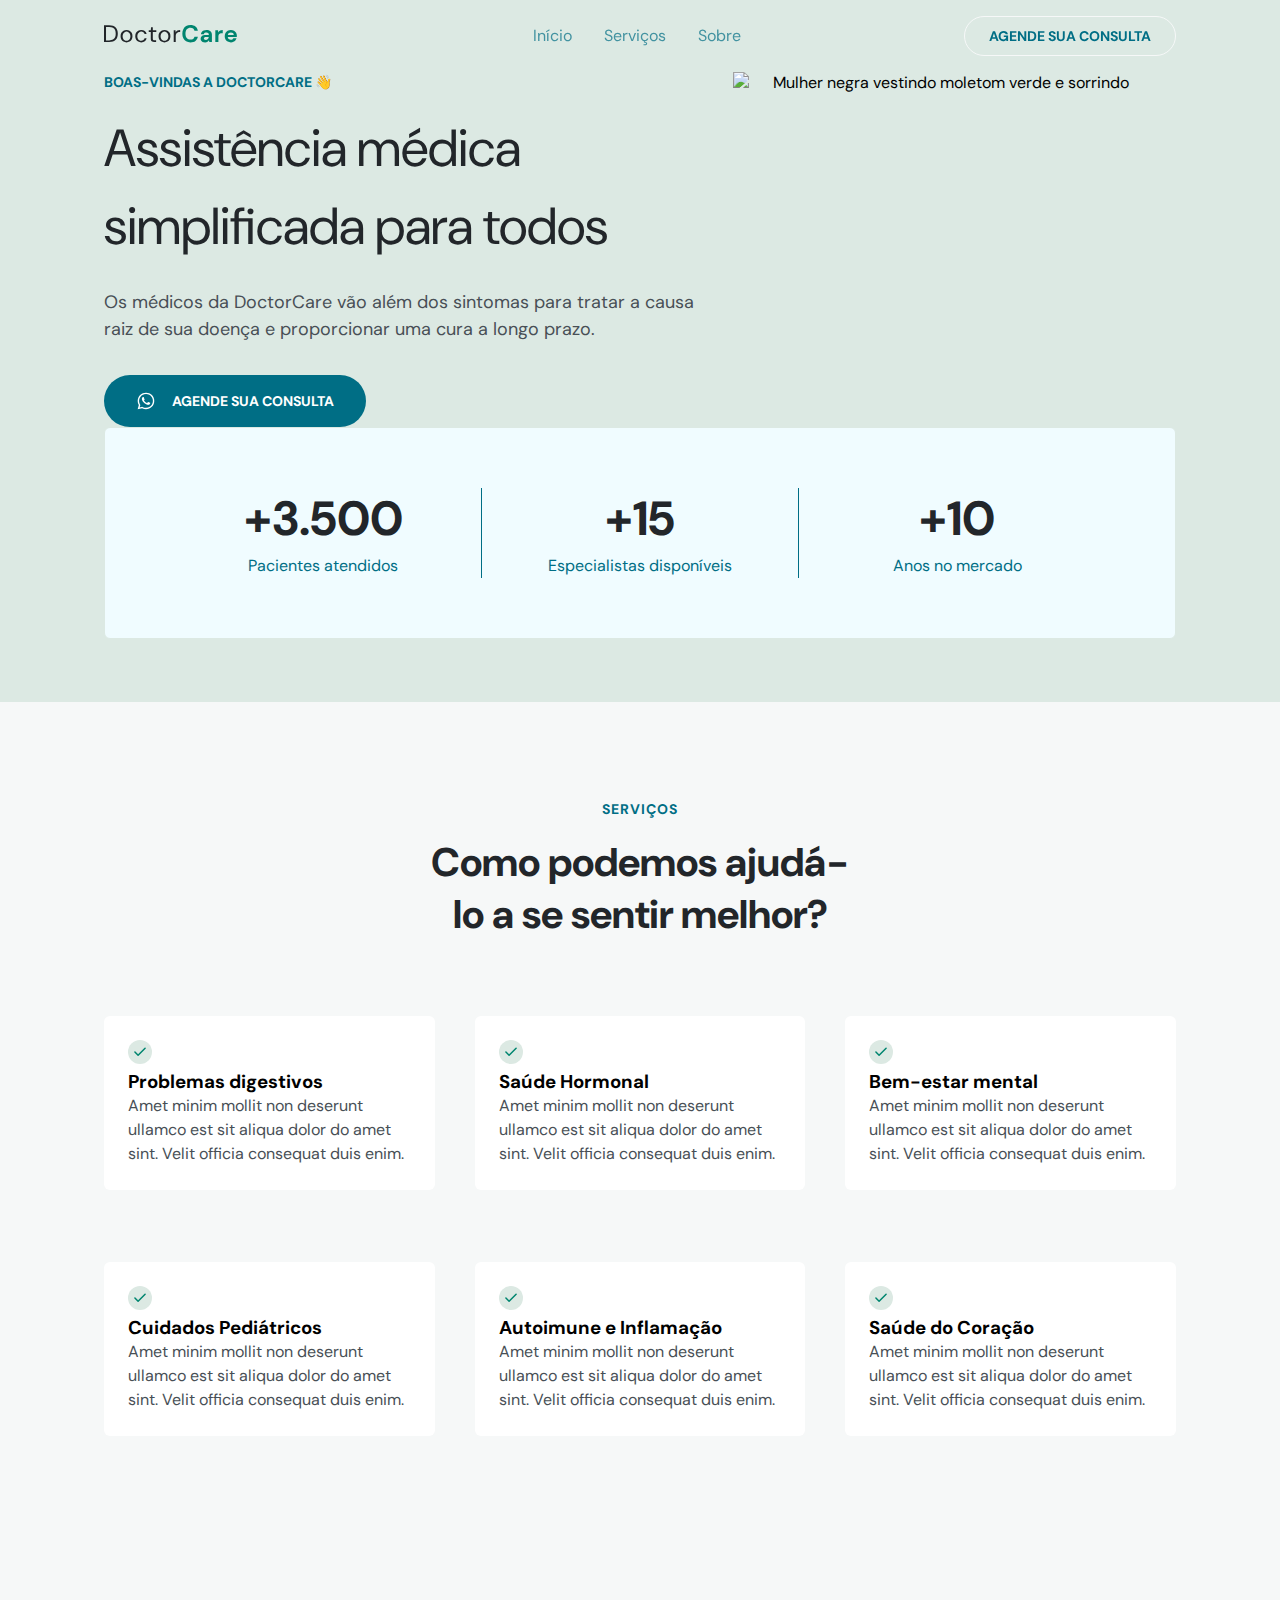
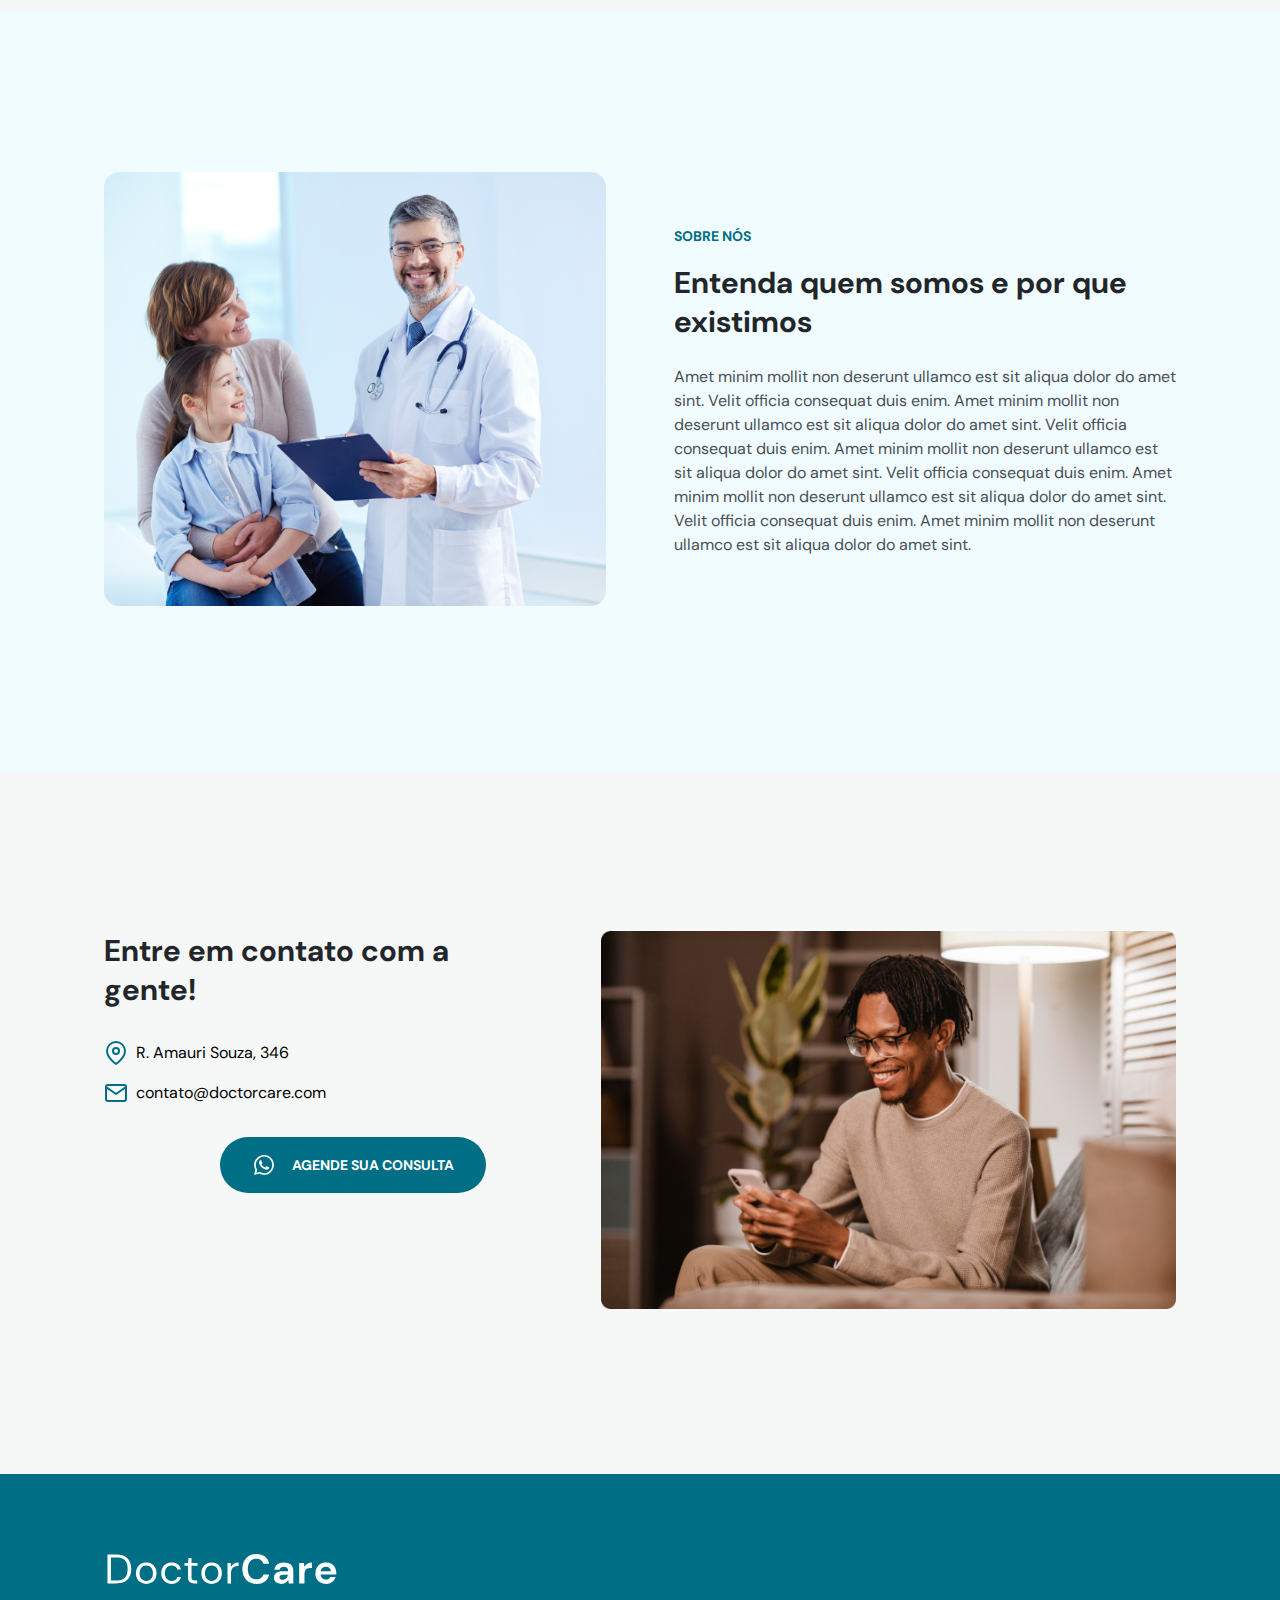
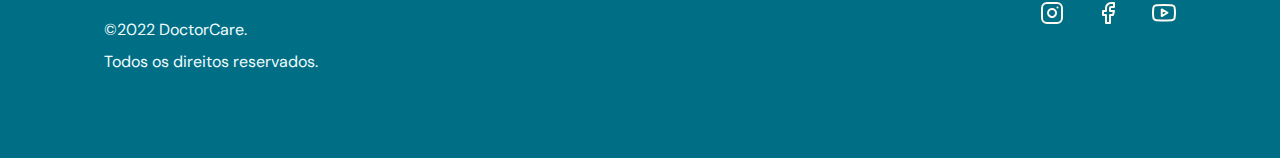
==== index.html @ 93e3f4a7 "Adjust files" ====
<!DOCTYPE html>
<html lang="pt-BR">
  <head>
    <meta charset="UTF-8" />
    <meta http-equiv="X-UA-Compatible" content="IE=edge" />
    <meta name="viewport" content="width=device-width, initial-scale=1.0" />
    <title>DoctorCare</title>
    <link rel="stylesheet" href="./styles.css" />
    <link rel="preconnect" href="https://fonts.googleapis.com" />
    <link rel="preconnect" href="https://fonts.gstatic.com" crossorigin />
    <link
      href="https://fonts.googleapis.com/css2?family=DM+Sans:wght@400;700&display=swap"
      rel="stylesheet"
    />
  </head>
  <body>
    <nav id="navigation" class="">
      <div class="wrapper">
        <a class="logo" href="#home">
          <svg
            width="133"
            height="18"
            viewBox="0 0 133 18"
            fill="none"
            xmlns="http://www.w3.org/2000/svg"
          >
            <path
              d="M0 17.088V0.287999H5.16C8.12 0.287999 10.296 1.04 11.688 2.544C13.096 4.048 13.8 6.112 13.8 8.736C13.8 11.312 13.096 13.352 11.688 14.856C10.296 16.344 8.12 17.088 5.16 17.088H0ZM2.016 15.408H5.112C6.744 15.408 8.04 15.144 9 14.616C9.976 14.072 10.672 13.304 11.088 12.312C11.504 11.304 11.712 10.112 11.712 8.736C11.712 7.328 11.504 6.12 11.088 5.112C10.672 4.104 9.976 3.328 9 2.784C8.04 2.24 6.744 1.968 5.112 1.968H2.016V15.408Z"
              fill="#212529"
            />
            <path
              d="M22.4949 17.376C21.3749 17.376 20.3669 17.12 19.4709 16.608C18.5749 16.096 17.8629 15.376 17.3349 14.448C16.8229 13.504 16.5669 12.4 16.5669 11.136C16.5669 9.872 16.8309 8.776 17.3589 7.848C17.8869 6.904 18.5989 6.176 19.4949 5.664C20.4069 5.152 21.4229 4.896 22.5429 4.896C23.6629 4.896 24.6709 5.152 25.5669 5.664C26.4629 6.176 27.1669 6.904 27.6789 7.848C28.2069 8.776 28.4709 9.872 28.4709 11.136C28.4709 12.4 28.2069 13.504 27.6789 14.448C27.1509 15.376 26.4309 16.096 25.5189 16.608C24.6229 17.12 23.6149 17.376 22.4949 17.376ZM22.4949 15.648C23.1829 15.648 23.8229 15.48 24.4149 15.144C25.0069 14.808 25.4869 14.304 25.8549 13.632C26.2229 12.96 26.4069 12.128 26.4069 11.136C26.4069 10.144 26.2229 9.312 25.8549 8.64C25.5029 7.968 25.0309 7.464 24.4389 7.128C23.8469 6.792 23.2149 6.624 22.5429 6.624C21.8549 6.624 21.2149 6.792 20.6229 7.128C20.0309 7.464 19.5509 7.968 19.1829 8.64C18.8149 9.312 18.6309 10.144 18.6309 11.136C18.6309 12.128 18.8149 12.96 19.1829 13.632C19.5509 14.304 20.0229 14.808 20.5989 15.144C21.1909 15.48 21.8229 15.648 22.4949 15.648Z"
              fill="#212529"
            />
            <path
              d="M37.2261 17.376C36.0901 17.376 35.0661 17.12 34.1541 16.608C33.2581 16.08 32.5461 15.352 32.0181 14.424C31.5061 13.48 31.2501 12.384 31.2501 11.136C31.2501 9.888 31.5061 8.8 32.0181 7.872C32.5461 6.928 33.2581 6.2 34.1541 5.688C35.0661 5.16 36.0901 4.896 37.2261 4.896C38.6341 4.896 39.8181 5.264 40.7781 6C41.7541 6.736 42.3701 7.72 42.6261 8.952H40.5621C40.4021 8.216 40.0101 7.648 39.3861 7.248C38.7621 6.832 38.0341 6.624 37.2021 6.624C36.5301 6.624 35.8981 6.792 35.3061 7.128C34.7141 7.464 34.2341 7.968 33.8661 8.64C33.4981 9.312 33.3141 10.144 33.3141 11.136C33.3141 12.128 33.4981 12.96 33.8661 13.632C34.2341 14.304 34.7141 14.816 35.3061 15.168C35.8981 15.504 36.5301 15.672 37.2021 15.672C38.0341 15.672 38.7621 15.472 39.3861 15.072C40.0101 14.656 40.4021 14.072 40.5621 13.32H42.6261C42.3861 14.52 41.7781 15.496 40.8021 16.248C39.8261 17 38.6341 17.376 37.2261 17.376Z"
              fill="#212529"
            />
            <path
              d="M50.2974 17.088C49.2094 17.088 48.3534 16.824 47.7294 16.296C47.1054 15.768 46.7934 14.816 46.7934 13.44V6.888H44.7294V5.184H46.7934L47.0574 2.328H48.8094V5.184H52.3134V6.888H48.8094V13.44C48.8094 14.192 48.9614 14.704 49.2654 14.976C49.5694 15.232 50.1054 15.36 50.8734 15.36H52.1214V17.088H50.2974Z"
              fill="#212529"
            />
            <path
              d="M60.4506 17.376C59.3306 17.376 58.3226 17.12 57.4266 16.608C56.5306 16.096 55.8186 15.376 55.2906 14.448C54.7786 13.504 54.5226 12.4 54.5226 11.136C54.5226 9.872 54.7866 8.776 55.3146 7.848C55.8426 6.904 56.5546 6.176 57.4506 5.664C58.3626 5.152 59.3786 4.896 60.4986 4.896C61.6186 4.896 62.6266 5.152 63.5226 5.664C64.4186 6.176 65.1226 6.904 65.6346 7.848C66.1626 8.776 66.4266 9.872 66.4266 11.136C66.4266 12.4 66.1626 13.504 65.6346 14.448C65.1066 15.376 64.3866 16.096 63.4746 16.608C62.5786 17.12 61.5706 17.376 60.4506 17.376ZM60.4506 15.648C61.1386 15.648 61.7786 15.48 62.3706 15.144C62.9626 14.808 63.4426 14.304 63.8106 13.632C64.1786 12.96 64.3626 12.128 64.3626 11.136C64.3626 10.144 64.1786 9.312 63.8106 8.64C63.4586 7.968 62.9866 7.464 62.3946 7.128C61.8026 6.792 61.1706 6.624 60.4986 6.624C59.8106 6.624 59.1706 6.792 58.5786 7.128C57.9866 7.464 57.5066 7.968 57.1386 8.64C56.7706 9.312 56.5866 10.144 56.5866 11.136C56.5866 12.128 56.7706 12.96 57.1386 13.632C57.5066 14.304 57.9786 14.808 58.5546 15.144C59.1466 15.48 59.7786 15.648 60.4506 15.648Z"
              fill="#212529"
            />
            <path
              d="M69.7097 17.088V5.184H71.5337L71.7017 7.464C72.0697 6.68 72.6297 6.056 73.3817 5.592C74.1337 5.128 75.0617 4.896 76.1657 4.896V7.008H75.6137C74.9097 7.008 74.2617 7.136 73.6697 7.392C73.0777 7.632 72.6057 8.048 72.2537 8.64C71.9017 9.232 71.7257 10.048 71.7257 11.088V17.088H69.7097Z"
              fill="#212529"
            />
            <path
              d="M86.4924 17.376C84.7964 17.376 83.3404 17.016 82.1244 16.296C80.9084 15.56 79.9724 14.544 79.3164 13.248C78.6604 11.936 78.3324 10.424 78.3324 8.712C78.3324 7 78.6604 5.488 79.3164 4.176C79.9724 2.864 80.9084 1.84 82.1244 1.104C83.3404 0.368 84.7964 0 86.4924 0C88.5084 0 90.1564 0.504 91.4364 1.512C92.7324 2.504 93.5404 3.904 93.8604 5.712H90.4764C90.2684 4.8 89.8204 4.088 89.1324 3.576C88.4604 3.048 87.5644 2.784 86.4444 2.784C84.8924 2.784 83.6764 3.312 82.7964 4.368C81.9164 5.424 81.4764 6.872 81.4764 8.712C81.4764 10.552 81.9164 12 82.7964 13.056C83.6764 14.096 84.8924 14.616 86.4444 14.616C87.5644 14.616 88.4604 14.376 89.1324 13.896C89.8204 13.4 90.2684 12.72 90.4764 11.856H93.8604C93.5404 13.584 92.7324 14.936 91.4364 15.912C90.1564 16.888 88.5084 17.376 86.4924 17.376Z"
              fill="#00856F"
            />
            <path
              d="M101.092 17.376C100.068 17.376 99.2278 17.216 98.5718 16.896C97.9158 16.56 97.4277 16.12 97.1077 15.576C96.7878 15.032 96.6278 14.432 96.6278 13.776C96.6278 12.672 97.0598 11.776 97.9238 11.088C98.7878 10.4 100.084 10.056 101.812 10.056H104.836V9.768C104.836 8.952 104.604 8.352 104.14 7.968C103.676 7.584 103.1 7.392 102.412 7.392C101.788 7.392 101.244 7.544 100.78 7.848C100.316 8.136 100.028 8.568 99.9157 9.144H96.9157C96.9958 8.28 97.2837 7.528 97.7797 6.888C98.2917 6.248 98.9477 5.76 99.7477 5.424C100.548 5.072 101.444 4.896 102.436 4.896C104.132 4.896 105.468 5.32 106.444 6.168C107.42 7.016 107.908 8.216 107.908 9.768V17.088H105.292L105.004 15.168C104.652 15.808 104.156 16.336 103.516 16.752C102.892 17.168 102.084 17.376 101.092 17.376ZM101.788 14.976C102.668 14.976 103.348 14.688 103.828 14.112C104.324 13.536 104.636 12.824 104.764 11.976H102.148C101.332 11.976 100.748 12.128 100.396 12.432C100.044 12.72 99.8678 13.08 99.8678 13.512C99.8678 13.976 100.044 14.336 100.396 14.592C100.748 14.848 101.212 14.976 101.788 14.976Z"
              fill="#00856F"
            />
            <path
              d="M111.319 17.088V5.184H114.055L114.343 7.416C114.775 6.648 115.359 6.04 116.095 5.592C116.847 5.128 117.727 4.896 118.735 4.896V8.136H117.871C117.199 8.136 116.599 8.24 116.071 8.448C115.543 8.656 115.127 9.016 114.823 9.528C114.535 10.04 114.391 10.752 114.391 11.664V17.088H111.319Z"
              fill="#00856F"
            />
            <path
              d="M126.888 17.376C125.688 17.376 124.624 17.12 123.696 16.608C122.768 16.096 122.04 15.376 121.512 14.448C120.984 13.52 120.72 12.448 120.72 11.232C120.72 10 120.976 8.904 121.488 7.944C122.016 6.984 122.736 6.24 123.648 5.712C124.576 5.168 125.664 4.896 126.912 4.896C128.08 4.896 129.112 5.152 130.008 5.664C130.904 6.176 131.6 6.88 132.096 7.776C132.608 8.656 132.864 9.64 132.864 10.728C132.864 10.904 132.856 11.088 132.84 11.28C132.84 11.472 132.832 11.672 132.816 11.88H123.768C123.832 12.808 124.152 13.536 124.728 14.064C125.32 14.592 126.032 14.856 126.864 14.856C127.488 14.856 128.008 14.72 128.424 14.448C128.856 14.16 129.176 13.792 129.384 13.344H132.504C132.28 14.096 131.904 14.784 131.376 15.408C130.864 16.016 130.224 16.496 129.456 16.848C128.704 17.2 127.848 17.376 126.888 17.376ZM126.912 7.392C126.16 7.392 125.496 7.608 124.92 8.04C124.344 8.456 123.976 9.096 123.816 9.96H129.744C129.696 9.176 129.408 8.552 128.88 8.088C128.352 7.624 127.696 7.392 126.912 7.392Z"
              fill="#00856F"
            />
          </svg>
        </a>

        <div class="menu">
          <ul>
            <li>
              <a onclick="closeMenu()" href="#home">Início</a>
            </li>
            <li><a onclick="closeMenu()" href="#services">Serviços</a></li>
            <li><a onclick="closeMenu()" href="#about">Sobre</a></li>
          </ul>

          <a class="button" href="#">Agende sua consulta</a>

          <ul class="social-links">
            <li>
              <a target="_blank" href=""
                ><svg
                  width="24"
                  height="24"
                  viewBox="0 0 24 24"
                  fill="none"
                  xmlns="http://www.w3.org/2000/svg"
                >
                  <path
                    d="M17 1.99997H7C4.23858 1.99997 2 4.23855 2 6.99997V17C2 19.7614 4.23858 22 7 22H17C19.7614 22 22 19.7614 22 17V6.99997C22 4.23855 19.7614 1.99997 17 1.99997Z"
                    stroke="#FFFAF1"
                    stroke-width="2"
                    stroke-linecap="round"
                    stroke-linejoin="round"
                  />
                  <path
                    d="M15.9997 11.3701C16.1231 12.2023 15.981 13.0523 15.5935 13.7991C15.206 14.5459 14.5929 15.1515 13.8413 15.5297C13.0898 15.908 12.2382 16.0397 11.4075 15.906C10.5768 15.7723 9.80947 15.3801 9.21455 14.7852C8.61962 14.1903 8.22744 13.4229 8.09377 12.5923C7.96011 11.7616 8.09177 10.91 8.47003 10.1584C8.84829 9.40691 9.45389 8.7938 10.2007 8.4063C10.9475 8.0188 11.7975 7.87665 12.6297 8.00006C13.4786 8.12594 14.2646 8.52152 14.8714 9.12836C15.4782 9.73521 15.8738 10.5211 15.9997 11.3701Z"
                    stroke="#FFFAF1"
                    stroke-width="2"
                    stroke-linecap="round"
                    stroke-linejoin="round"
                  />
                  <path
                    d="M17.5 6.49997H17.51"
                    stroke="#FFFAF1"
                    stroke-width="2"
                    stroke-linecap="round"
                    stroke-linejoin="round"
                  />
                </svg>
              </a>
            </li>
            <li>
              <a target="_blank" href=""
                ><svg
                  width="24"
                  height="24"
                  viewBox="0 0 24 24"
                  fill="none"
                  xmlns="http://www.w3.org/2000/svg"
                >
                  <path
                    d="M18 1.99997H15C13.6739 1.99997 12.4021 2.52675 11.4645 3.46444C10.5268 4.40212 10 5.67389 10 6.99997V9.99997H7V14H10V22H14V14H17L18 9.99997H14V6.99997C14 6.73475 14.1054 6.4804 14.2929 6.29286C14.4804 6.10533 14.7348 5.99997 15 5.99997H18V1.99997Z"
                    stroke="#FFFAF1"
                    stroke-width="2"
                    stroke-linecap="round"
                    stroke-linejoin="round"
                  />
                </svg>
              </a>
            </li>
            <li>
              <a target="_blank" href=""
                ><svg
                  width="24"
                  height="24"
                  viewBox="0 0 24 24"
                  fill="none"
                  xmlns="http://www.w3.org/2000/svg"
                >
                  <path
                    d="M22.5396 6.42C22.4208 5.94541 22.1789 5.51057 21.8382 5.15941C21.4976 4.80824 21.0703 4.55318 20.5996 4.42C18.8796 4 11.9996 4 11.9996 4C11.9996 4 5.1196 4 3.3996 4.46C2.92884 4.59318 2.50157 4.84824 2.16094 5.19941C1.82031 5.55057 1.57838 5.98541 1.4596 6.46C1.14481 8.20556 0.990831 9.97631 0.999595 11.75C0.988374 13.537 1.14236 15.3213 1.4596 17.08C1.59055 17.5398 1.8379 17.9581 2.17774 18.2945C2.51758 18.6308 2.93842 18.8738 3.3996 19C5.1196 19.46 11.9996 19.46 11.9996 19.46C11.9996 19.46 18.8796 19.46 20.5996 19C21.0703 18.8668 21.4976 18.6118 21.8382 18.2606C22.1789 17.9094 22.4208 17.4746 22.5396 17C22.852 15.2676 23.0059 13.5103 22.9996 11.75C23.0108 9.96295 22.8568 8.1787 22.5396 6.42Z"
                    stroke="#FFFAF1"
                    stroke-width="2"
                    stroke-linecap="round"
                    stroke-linejoin="round"
                  />
                  <path
                    d="M9.75 15.02L15.5 11.75L9.75 8.48001V15.02Z"
                    stroke="#FFFAF1"
                    stroke-width="2"
                    stroke-linecap="round"
                    stroke-linejoin="round"
                  />
                </svg>
              </a>
            </li>
          </ul>
        </div>
        <button
          aria-expanded="false"
          aria-label="Abri menu"
          onclick="openMenu()"
          class="open-menu"
        >
          <svg
            width="40"
            height="40"
            viewBox="0 0 40 40"
            fill="none"
            xmlns="http://www.w3.org/2000/svg"
          >
            <path
              d="M10 20H30"
              stroke="#00856F"
              stroke-width="2"
              stroke-linecap="round"
              stroke-linejoin="round"
            />
            <path
              d="M10 12H30"
              stroke="#00856F"
              stroke-width="2"
              stroke-linecap="round"
              stroke-linejoin="round"
            />
            <path
              d="M18 28L30 28"
              stroke="#00856F"
              stroke-width="2"
              stroke-linecap="round"
              stroke-linejoin="round"
            />
          </svg>
        </button>
        <button
          aria-expanded="true"
          aria-label="Fechar menu"
          onclick="closeMenu()"
          class="close-menu"
        >
          <svg
            width="40"
            height="40"
            viewBox="0 0 40 40"
            fill="none"
            xmlns="http://www.w3.org/2000/svg"
          >
            <path
              d="M30 10L10 30M10 10L30 30"
              stroke="#FFFAF1"
              stroke-width="2"
              stroke-linecap="round"
              stroke-linejoin="round"
            />
          </svg>
        </button>
      </div>
    </nav>

    <section id="home">
      <div class="wrapper">
        <div class="col-a">
          <header>
            <h4>BOAS-VINDAS A DOCTORCARE 👋</h4>
            <h1>Assistência médica simplificada para todos</h1>
          </header>
          <div class="content">
            <p>
              Os médicos da DoctorCare vão além dos sintomas para tratar a causa
              raiz de sua doença e proporcionar uma cura a longo prazo.
            </p>
            <a class="button" href="#contact">
              <svg
                width="20"
                height="20"
                viewBox="0 0 20 20"
                fill="none"
                xmlns="http://www.w3.org/2000/svg"
              >
                <path
                  d="M13.8337 11.6667C13.667 11.5833 12.5837 11.0833 12.417 11C12.2503 10.9167 12.0837 10.9167 11.917 11.0833C11.7503 11.25 11.417 11.75 11.2503 11.9167C11.167 12.0833 11.0003 12.0833 10.8337 12C10.2503 11.75 9.66699 11.4167 9.16699 11C8.75033 10.5833 8.33366 10.0833 8.00033 9.58334C7.91699 9.41668 8.00033 9.25001 8.08366 9.16668C8.16699 9.08334 8.25033 8.91668 8.41699 8.83334C8.50033 8.75001 8.58366 8.58334 8.58366 8.50001C8.66699 8.41668 8.66699 8.25001 8.58366 8.16668C8.50033 8.08334 8.08366 7.08334 7.91699 6.66668C7.83366 6.08334 7.66699 6.08334 7.50033 6.08334C7.41699 6.08334 7.25033 6.08334 7.08366 6.08334C6.91699 6.08334 6.66699 6.25001 6.58366 6.33334C6.08366 6.83334 5.83366 7.41668 5.83366 8.08334C5.91699 8.83334 6.16699 9.58334 6.66699 10.25C7.58366 11.5833 8.75033 12.6667 10.167 13.3333C10.5837 13.5 10.917 13.6667 11.3337 13.75C11.7503 13.9167 12.167 13.9167 12.667 13.8333C13.2503 13.75 13.7503 13.3333 14.0837 12.8333C14.2503 12.5 14.2503 12.1667 14.167 11.8333C14.167 11.8333 14.0003 11.75 13.8337 11.6667ZM15.917 4.08334C12.667 0.833344 7.41699 0.833344 4.16699 4.08334C1.50033 6.75001 1.00033 10.8333 2.83366 14.0833L1.66699 18.3333L6.08366 17.1667C7.33366 17.8333 8.66699 18.1667 10.0003 18.1667C14.5837 18.1667 18.2503 14.5 18.2503 9.91668C18.3337 7.75001 17.417 5.66668 15.917 4.08334ZM13.667 15.75C12.5837 16.4167 11.3337 16.8333 10.0003 16.8333C8.75033 16.8333 7.58366 16.5 6.50033 15.9167L6.25033 15.75L3.66699 16.4167L4.33366 13.9167L4.16699 13.6667C2.16699 10.3333 3.16699 6.16668 6.41699 4.08334C9.66699 2.00001 13.8337 3.08334 15.8337 6.25001C17.8337 9.50001 16.917 13.75 13.667 15.75Z"
                  fill="white"
                />
              </svg>

              Agende sua consulta
            </a>
          </div>
        </div>

        <div class="col-b">
          <img
            src="./assets/photo.svg"
            alt="Mulher negra vestindo moletom verde e sorrindo"
          />
        </div>

        <div class="stats">
          <div class="stat">
            <h3>+3.500</h3>
            <p>Pacientes atendidos</p>
          </div>

          <div class="stat">
            <h3>+15</h3>
            <p>Especialistas disponíveis</p>
          </div>

          <div class="stat">
            <h3>+10</h3>
            <p>Anos no mercado</p>
          </div>
        </div>

    </section>

 

    <section id="services">
      <div class="wrapper">
        <header>
          <h4>Serviços</h4>
          <h2>Como podemos ajudá-lo a se sentir melhor?</h2>
        </header>
        <div class="content">
          <div class="cards">
            <div class="card">
              <svg
                width="24"
                height="24"
                viewBox="0 0 24 24"
                fill="none"
                xmlns="http://www.w3.org/2000/svg"
              >
                <circle cx="12" cy="12" r="12" fill="#DCE9E2" />
                <path
                  d="M17.091 8.18182L10.091 15.1818L6.90918 12"
                  stroke="#00856F"
                  stroke-width="1.5"
                  stroke-linecap="round"
                  stroke-linejoin="round"
                />
              </svg>

              <h3>Problemas digestivos</h3>
              <p>
                Amet minim mollit non deserunt ullamco est sit aliqua dolor do
                amet sint. Velit officia consequat duis enim.
              </p>
            </div>

            <div class="card">
              <svg
                width="24"
                height="24"
                viewBox="0 0 24 24"
                fill="none"
                xmlns="http://www.w3.org/2000/svg"
              >
                <circle cx="12" cy="12" r="12" fill="#DCE9E2" />
                <path
                  d="M17.091 8.18182L10.091 15.1818L6.90918 12"
                  stroke="#00856F"
                  stroke-width="1.5"
                  stroke-linecap="round"
                  stroke-linejoin="round"
                />
              </svg>

              <h3>Saúde Hormonal</h3>
              <p>
                Amet minim mollit non deserunt ullamco est sit aliqua dolor do
                amet sint. Velit officia consequat duis enim.
              </p>
            </div>

            <div class="card">
              <svg
                width="24"
                height="24"
                viewBox="0 0 24 24"
                fill="none"
                xmlns="http://www.w3.org/2000/svg"
              >
                <circle cx="12" cy="12" r="12" fill="#DCE9E2" />
                <path
                  d="M17.091 8.18182L10.091 15.1818L6.90918 12"
                  stroke="#00856F"
                  stroke-width="1.5"
                  stroke-linecap="round"
                  stroke-linejoin="round"
                />
              </svg>

              <h3>Bem-estar mental</h3>
              <p>
                Amet minim mollit non deserunt ullamco est sit aliqua dolor do
                amet sint. Velit officia consequat duis enim.
              </p>
            </div>

            <div class="card">
              <svg
                width="24"
                height="24"
                viewBox="0 0 24 24"
                fill="none"
                xmlns="http://www.w3.org/2000/svg"
              >
                <circle cx="12" cy="12" r="12" fill="#DCE9E2" />
                <path
                  d="M17.091 8.18182L10.091 15.1818L6.90918 12"
                  stroke="#00856F"
                  stroke-width="1.5"
                  stroke-linecap="round"
                  stroke-linejoin="round"
                />
              </svg>

              <h3>Cuidados Pediátricos</h3>
              <p>
                Amet minim mollit non deserunt ullamco est sit aliqua dolor do
                amet sint. Velit officia consequat duis enim.
              </p>
            </div>

            <div class="card">
              <svg
                width="24"
                height="24"
                viewBox="0 0 24 24"
                fill="none"
                xmlns="http://www.w3.org/2000/svg"
              >
                <circle cx="12" cy="12" r="12" fill="#DCE9E2" />
                <path
                  d="M17.091 8.18182L10.091 15.1818L6.90918 12"
                  stroke="#00856F"
                  stroke-width="1.5"
                  stroke-linecap="round"
                  stroke-linejoin="round"
                />
              </svg>

              <h3>Autoimune e Inflamação</h3>
              <p>
                Amet minim mollit non deserunt ullamco est sit aliqua dolor do
                amet sint. Velit officia consequat duis enim.
              </p>
            </div>

            <div class="card">
              <svg
                width="24"
                height="24"
                viewBox="0 0 24 24"
                fill="none"
                xmlns="http://www.w3.org/2000/svg"
              >
                <circle cx="12" cy="12" r="12" fill="#DCE9E2" />
                <path
                  d="M17.091 8.18182L10.091 15.1818L6.90918 12"
                  stroke="#00856F"
                  stroke-width="1.5"
                  stroke-linecap="round"
                  stroke-linejoin="round"
                />
              </svg>

              <h3>Saúde do Coração</h3>
              <p>
                Amet minim mollit non deserunt ullamco est sit aliqua dolor do
                amet sint. Velit officia consequat duis enim.
              </p>
            </div>
          </div>
        </div>
      </div>
    </section>

    <section id="about">
      <div class="wrapper">

        <div class="col-a">

        <header>
          <h4>Sobre nós</h4>
          <h2>Entenda quem somos e por que existimos</h2>
        </header>
        <div class="content">
          <p>
            Amet minim mollit non deserunt ullamco est sit aliqua dolor do amet
            sint. Velit officia consequat duis enim. Amet minim mollit non
            deserunt ullamco est sit aliqua dolor do amet sint. Velit officia
            consequat duis enim. Amet minim mollit non deserunt ullamco est sit
            aliqua dolor do amet sint. Velit officia consequat duis enim. Amet
            minim mollit non deserunt ullamco est sit aliqua dolor do amet sint.
            Velit officia consequat duis enim. Amet minim mollit non deserunt
            ullamco est sit aliqua dolor do amet sint.
          </p>
          
        </div>
      </div>


        <div class="col-b">
          <img
            src="./assets/happy-doctor-holding-a-clipboard-with-patients.png"
            alt="Doutor feliz segundo prancheita com pacientes"
          />
      </div>
        </div>
        
    </section>

    <section id="contact">
      <div class="wrapper">

        <div class="col-a">
          <header>
          <h2>Entre em contato com a gente!</h2>
        </header>
        <div class="content">
          <ul>
            <li>
              <svg
                width="24"
                height="24"
                viewBox="0 0 24 24"
                fill="none"
                xmlns="http://www.w3.org/2000/svg"
              >
                <path
                  d="M21 10C21 17 12 23 12 23C12 23 3 17 3 10C3 7.61305 3.94821 5.32387 5.63604 3.63604C7.32387 1.94821 9.61305 1 12 1C14.3869 1 16.6761 1.94821 18.364 3.63604C20.0518 5.32387 21 7.61305 21 10Z"
                  stroke="#00856F"
                  stroke-width="2"
                  stroke-linecap="round"
                  stroke-linejoin="round"
                />
                <path
                  d="M12 13C13.6569 13 15 11.6569 15 10C15 8.34315 13.6569 7 12 7C10.3431 7 9 8.34315 9 10C9 11.6569 10.3431 13 12 13Z"
                  stroke="#00856F"
                  stroke-width="2"
                  stroke-linecap="round"
                  stroke-linejoin="round"
                />
              </svg>
              R. Amauri Souza, 346
            </li>
            <li>
              <svg
                width="24"
                height="24"
                viewBox="0 0 24 24"
                fill="none"
                xmlns="http://www.w3.org/2000/svg"
              >
                <path
                  d="M4 4H20C21.1 4 22 4.9 22 6V18C22 19.1 21.1 20 20 20H4C2.9 20 2 19.1 2 18V6C2 4.9 2.9 4 4 4Z"
                  stroke="#00856F"
                  stroke-width="2"
                  stroke-linecap="round"
                  stroke-linejoin="round"
                />
                <path
                  d="M22 6L12 13L2 6"
                  stroke="#00856F"
                  stroke-width="2"
                  stroke-linecap="round"
                  stroke-linejoin="round"
                />
              </svg>
              contato@doctorcare.com
            </li>
          </ul>

          <a class="button" href="https://wa.me/5511987654321" target="_blank">
            <svg
              width="24"
              height="24"
              viewBox="0 0 24 24"
              fill="none"
              xmlns="http://www.w3.org/2000/svg"
            >
              <path
                d="M16.6 14.0001C16.4 13.9001 15.1 13.3001 14.9 13.2001C14.7 13.1001 14.5 13.1001 14.3 13.3001C14.1 13.5001 13.7 14.1001 13.5 14.3001C13.4 14.5001 13.2 14.5001 13 14.4001C12.3 14.1001 11.6 13.7001 11 13.2001C10.5 12.7001 10 12.1001 9.6 11.5001C9.5 11.3001 9.6 11.1001 9.7 11.0001C9.8 10.9001 9.9 10.7001 10.1 10.6001C10.2 10.5001 10.3 10.3001 10.3 10.2001C10.4 10.1001 10.4 9.9001 10.3 9.8001C10.2 9.7001 9.7 8.5001 9.5 8.0001C9.4 7.3001 9.2 7.3001 9 7.3001C8.9 7.3001 8.7 7.3001 8.5 7.3001C8.3 7.3001 8 7.5001 7.9 7.6001C7.3 8.2001 7 8.9001 7 9.7001C7.1 10.6001 7.4 11.5001 8 12.3001C9.1 13.9001 10.5 15.2001 12.2 16.0001C12.7 16.2001 13.1 16.4001 13.6 16.5001C14.1 16.7001 14.6 16.7001 15.2 16.6001C15.9 16.5001 16.5 16.0001 16.9 15.4001C17.1 15.0001 17.1 14.6001 17 14.2001C17 14.2001 16.8 14.1001 16.6 14.0001ZM19.1 4.9001C15.2 1.0001 8.9 1.0001 5 4.9001C1.8 8.1001 1.2 13.0001 3.4 16.9001L2 22.0001L7.3 20.6001C8.8 21.4001 10.4 21.8001 12 21.8001C17.5 21.8001 21.9 17.4001 21.9 11.9001C22 9.3001 20.9 6.8001 19.1 4.9001ZM16.4 18.9001C15.1 19.7001 13.6 20.2001 12 20.2001C10.5 20.2001 9.1 19.8001 7.8 19.1001L7.5 18.9001L4.4 19.7001L5.2 16.7001L5 16.4001C2.6 12.4001 3.8 7.4001 7.7 4.9001C11.6 2.4001 16.6 3.7001 19 7.5001C21.4 11.4001 20.3 16.5001 16.4 18.9001Z"
                fill="white"
              />
            </svg>

            Agende sua consulta
          </a>

          
        </div>
        </div>
        
        <div class="col-b">
           <img
            src="./assets/man-using-modern-smartphone-device-while-on-couch-at-home.png"
            alt="Man using modern smartphone device while on couch at home"
          />
        </div>
       
      </div>
    </section>

    <footer>
      <div class="wrapper">
        <div class="col-a">

        <a class="logo" href="#home">
          <svg
            width="133"
            height="18"
            viewBox="0 0 133 18"
            fill="none"
            xmlns="http://www.w3.org/2000/svg"
          >
            <path
              d="M0 17.088V0.287999H5.16C8.12 0.287999 10.296 1.04 11.688 2.544C13.096 4.048 13.8 6.112 13.8 8.736C13.8 11.312 13.096 13.352 11.688 14.856C10.296 16.344 8.12 17.088 5.16 17.088H0ZM2.016 15.408H5.112C6.744 15.408 8.04 15.144 9 14.616C9.976 14.072 10.672 13.304 11.088 12.312C11.504 11.304 11.712 10.112 11.712 8.736C11.712 7.328 11.504 6.12 11.088 5.112C10.672 4.104 9.976 3.328 9 2.784C8.04 2.24 6.744 1.968 5.112 1.968H2.016V15.408Z"
              fill="#212529"
            />
            <path
              d="M22.4949 17.376C21.3749 17.376 20.3669 17.12 19.4709 16.608C18.5749 16.096 17.8629 15.376 17.3349 14.448C16.8229 13.504 16.5669 12.4 16.5669 11.136C16.5669 9.872 16.8309 8.776 17.3589 7.848C17.8869 6.904 18.5989 6.176 19.4949 5.664C20.4069 5.152 21.4229 4.896 22.5429 4.896C23.6629 4.896 24.6709 5.152 25.5669 5.664C26.4629 6.176 27.1669 6.904 27.6789 7.848C28.2069 8.776 28.4709 9.872 28.4709 11.136C28.4709 12.4 28.2069 13.504 27.6789 14.448C27.1509 15.376 26.4309 16.096 25.5189 16.608C24.6229 17.12 23.6149 17.376 22.4949 17.376ZM22.4949 15.648C23.1829 15.648 23.8229 15.48 24.4149 15.144C25.0069 14.808 25.4869 14.304 25.8549 13.632C26.2229 12.96 26.4069 12.128 26.4069 11.136C26.4069 10.144 26.2229 9.312 25.8549 8.64C25.5029 7.968 25.0309 7.464 24.4389 7.128C23.8469 6.792 23.2149 6.624 22.5429 6.624C21.8549 6.624 21.2149 6.792 20.6229 7.128C20.0309 7.464 19.5509 7.968 19.1829 8.64C18.8149 9.312 18.6309 10.144 18.6309 11.136C18.6309 12.128 18.8149 12.96 19.1829 13.632C19.5509 14.304 20.0229 14.808 20.5989 15.144C21.1909 15.48 21.8229 15.648 22.4949 15.648Z"
              fill="#212529"
            />
            <path
              d="M37.2261 17.376C36.0901 17.376 35.0661 17.12 34.1541 16.608C33.2581 16.08 32.5461 15.352 32.0181 14.424C31.5061 13.48 31.2501 12.384 31.2501 11.136C31.2501 9.888 31.5061 8.8 32.0181 7.872C32.5461 6.928 33.2581 6.2 34.1541 5.688C35.0661 5.16 36.0901 4.896 37.2261 4.896C38.6341 4.896 39.8181 5.264 40.7781 6C41.7541 6.736 42.3701 7.72 42.6261 8.952H40.5621C40.4021 8.216 40.0101 7.648 39.3861 7.248C38.7621 6.832 38.0341 6.624 37.2021 6.624C36.5301 6.624 35.8981 6.792 35.3061 7.128C34.7141 7.464 34.2341 7.968 33.8661 8.64C33.4981 9.312 33.3141 10.144 33.3141 11.136C33.3141 12.128 33.4981 12.96 33.8661 13.632C34.2341 14.304 34.7141 14.816 35.3061 15.168C35.8981 15.504 36.5301 15.672 37.2021 15.672C38.0341 15.672 38.7621 15.472 39.3861 15.072C40.0101 14.656 40.4021 14.072 40.5621 13.32H42.6261C42.3861 14.52 41.7781 15.496 40.8021 16.248C39.8261 17 38.6341 17.376 37.2261 17.376Z"
              fill="#212529"
            />
            <path
              d="M50.2974 17.088C49.2094 17.088 48.3534 16.824 47.7294 16.296C47.1054 15.768 46.7934 14.816 46.7934 13.44V6.888H44.7294V5.184H46.7934L47.0574 2.328H48.8094V5.184H52.3134V6.888H48.8094V13.44C48.8094 14.192 48.9614 14.704 49.2654 14.976C49.5694 15.232 50.1054 15.36 50.8734 15.36H52.1214V17.088H50.2974Z"
              fill="#212529"
            />
            <path
              d="M60.4506 17.376C59.3306 17.376 58.3226 17.12 57.4266 16.608C56.5306 16.096 55.8186 15.376 55.2906 14.448C54.7786 13.504 54.5226 12.4 54.5226 11.136C54.5226 9.872 54.7866 8.776 55.3146 7.848C55.8426 6.904 56.5546 6.176 57.4506 5.664C58.3626 5.152 59.3786 4.896 60.4986 4.896C61.6186 4.896 62.6266 5.152 63.5226 5.664C64.4186 6.176 65.1226 6.904 65.6346 7.848C66.1626 8.776 66.4266 9.872 66.4266 11.136C66.4266 12.4 66.1626 13.504 65.6346 14.448C65.1066 15.376 64.3866 16.096 63.4746 16.608C62.5786 17.12 61.5706 17.376 60.4506 17.376ZM60.4506 15.648C61.1386 15.648 61.7786 15.48 62.3706 15.144C62.9626 14.808 63.4426 14.304 63.8106 13.632C64.1786 12.96 64.3626 12.128 64.3626 11.136C64.3626 10.144 64.1786 9.312 63.8106 8.64C63.4586 7.968 62.9866 7.464 62.3946 7.128C61.8026 6.792 61.1706 6.624 60.4986 6.624C59.8106 6.624 59.1706 6.792 58.5786 7.128C57.9866 7.464 57.5066 7.968 57.1386 8.64C56.7706 9.312 56.5866 10.144 56.5866 11.136C56.5866 12.128 56.7706 12.96 57.1386 13.632C57.5066 14.304 57.9786 14.808 58.5546 15.144C59.1466 15.48 59.7786 15.648 60.4506 15.648Z"
              fill="#212529"
            />
            <path
              d="M69.7097 17.088V5.184H71.5337L71.7017 7.464C72.0697 6.68 72.6297 6.056 73.3817 5.592C74.1337 5.128 75.0617 4.896 76.1657 4.896V7.008H75.6137C74.9097 7.008 74.2617 7.136 73.6697 7.392C73.0777 7.632 72.6057 8.048 72.2537 8.64C71.9017 9.232 71.7257 10.048 71.7257 11.088V17.088H69.7097Z"
              fill="#212529"
            />
            <path
              d="M86.4924 17.376C84.7964 17.376 83.3404 17.016 82.1244 16.296C80.9084 15.56 79.9724 14.544 79.3164 13.248C78.6604 11.936 78.3324 10.424 78.3324 8.712C78.3324 7 78.6604 5.488 79.3164 4.176C79.9724 2.864 80.9084 1.84 82.1244 1.104C83.3404 0.368 84.7964 0 86.4924 0C88.5084 0 90.1564 0.504 91.4364 1.512C92.7324 2.504 93.5404 3.904 93.8604 5.712H90.4764C90.2684 4.8 89.8204 4.088 89.1324 3.576C88.4604 3.048 87.5644 2.784 86.4444 2.784C84.8924 2.784 83.6764 3.312 82.7964 4.368C81.9164 5.424 81.4764 6.872 81.4764 8.712C81.4764 10.552 81.9164 12 82.7964 13.056C83.6764 14.096 84.8924 14.616 86.4444 14.616C87.5644 14.616 88.4604 14.376 89.1324 13.896C89.8204 13.4 90.2684 12.72 90.4764 11.856H93.8604C93.5404 13.584 92.7324 14.936 91.4364 15.912C90.1564 16.888 88.5084 17.376 86.4924 17.376Z"
              fill="#00856F"
            />
            <path
              d="M101.092 17.376C100.068 17.376 99.2278 17.216 98.5718 16.896C97.9158 16.56 97.4277 16.12 97.1077 15.576C96.7878 15.032 96.6278 14.432 96.6278 13.776C96.6278 12.672 97.0598 11.776 97.9238 11.088C98.7878 10.4 100.084 10.056 101.812 10.056H104.836V9.768C104.836 8.952 104.604 8.352 104.14 7.968C103.676 7.584 103.1 7.392 102.412 7.392C101.788 7.392 101.244 7.544 100.78 7.848C100.316 8.136 100.028 8.568 99.9157 9.144H96.9157C96.9958 8.28 97.2837 7.528 97.7797 6.888C98.2917 6.248 98.9477 5.76 99.7477 5.424C100.548 5.072 101.444 4.896 102.436 4.896C104.132 4.896 105.468 5.32 106.444 6.168C107.42 7.016 107.908 8.216 107.908 9.768V17.088H105.292L105.004 15.168C104.652 15.808 104.156 16.336 103.516 16.752C102.892 17.168 102.084 17.376 101.092 17.376ZM101.788 14.976C102.668 14.976 103.348 14.688 103.828 14.112C104.324 13.536 104.636 12.824 104.764 11.976H102.148C101.332 11.976 100.748 12.128 100.396 12.432C100.044 12.72 99.8678 13.08 99.8678 13.512C99.8678 13.976 100.044 14.336 100.396 14.592C100.748 14.848 101.212 14.976 101.788 14.976Z"
              fill="#00856F"
            />
            <path
              d="M111.319 17.088V5.184H114.055L114.343 7.416C114.775 6.648 115.359 6.04 116.095 5.592C116.847 5.128 117.727 4.896 118.735 4.896V8.136H117.871C117.199 8.136 116.599 8.24 116.071 8.448C115.543 8.656 115.127 9.016 114.823 9.528C114.535 10.04 114.391 10.752 114.391 11.664V17.088H111.319Z"
              fill="#00856F"
            />
            <path
              d="M126.888 17.376C125.688 17.376 124.624 17.12 123.696 16.608C122.768 16.096 122.04 15.376 121.512 14.448C120.984 13.52 120.72 12.448 120.72 11.232C120.72 10 120.976 8.904 121.488 7.944C122.016 6.984 122.736 6.24 123.648 5.712C124.576 5.168 125.664 4.896 126.912 4.896C128.08 4.896 129.112 5.152 130.008 5.664C130.904 6.176 131.6 6.88 132.096 7.776C132.608 8.656 132.864 9.64 132.864 10.728C132.864 10.904 132.856 11.088 132.84 11.28C132.84 11.472 132.832 11.672 132.816 11.88H123.768C123.832 12.808 124.152 13.536 124.728 14.064C125.32 14.592 126.032 14.856 126.864 14.856C127.488 14.856 128.008 14.72 128.424 14.448C128.856 14.16 129.176 13.792 129.384 13.344H132.504C132.28 14.096 131.904 14.784 131.376 15.408C130.864 16.016 130.224 16.496 129.456 16.848C128.704 17.2 127.848 17.376 126.888 17.376ZM126.912 7.392C126.16 7.392 125.496 7.608 124.92 8.04C124.344 8.456 123.976 9.096 123.816 9.96H129.744C129.696 9.176 129.408 8.552 128.88 8.088C128.352 7.624 127.696 7.392 126.912 7.392Z"
              fill="#00856F"
            />
          </svg>
        </a>
        <p>
          ©2022 DoctorCare. <br />
          Todos os direitos reservados.
        </p>
      </div>
    <div class="col-b">

        <ul class="social-links">
          <li>
            <a target="_blank" href=""
              ><svg
                width="24"
                height="24"
                viewBox="0 0 24 24"
                fill="none"
                xmlns="http://www.w3.org/2000/svg"
              >
                <path
                  d="M17 1.99997H7C4.23858 1.99997 2 4.23855 2 6.99997V17C2 19.7614 4.23858 22 7 22H17C19.7614 22 22 19.7614 22 17V6.99997C22 4.23855 19.7614 1.99997 17 1.99997Z"
                  stroke="#FFFAF1"
                  stroke-width="2"
                  stroke-linecap="round"
                  stroke-linejoin="round"
                />
                <path
                  d="M15.9997 11.3701C16.1231 12.2023 15.981 13.0523 15.5935 13.7991C15.206 14.5459 14.5929 15.1515 13.8413 15.5297C13.0898 15.908 12.2382 16.0397 11.4075 15.906C10.5768 15.7723 9.80947 15.3801 9.21455 14.7852C8.61962 14.1903 8.22744 13.4229 8.09377 12.5923C7.96011 11.7616 8.09177 10.91 8.47003 10.1584C8.84829 9.40691 9.45389 8.7938 10.2007 8.4063C10.9475 8.0188 11.7975 7.87665 12.6297 8.00006C13.4786 8.12594 14.2646 8.52152 14.8714 9.12836C15.4782 9.73521 15.8738 10.5211 15.9997 11.3701Z"
                  stroke="#FFFAF1"
                  stroke-width="2"
                  stroke-linecap="round"
                  stroke-linejoin="round"
                />
                <path
                  d="M17.5 6.49997H17.51"
                  stroke="#FFFAF1"
                  stroke-width="2"
                  stroke-linecap="round"
                  stroke-linejoin="round"
                />
              </svg>
            </a>
          </li>
          <li>
            <a target="_blank" href=""
              ><svg
                width="24"
                height="24"
                viewBox="0 0 24 24"
                fill="none"
                xmlns="http://www.w3.org/2000/svg"
              >
                <path
                  d="M18 1.99997H15C13.6739 1.99997 12.4021 2.52675 11.4645 3.46444C10.5268 4.40212 10 5.67389 10 6.99997V9.99997H7V14H10V22H14V14H17L18 9.99997H14V6.99997C14 6.73475 14.1054 6.4804 14.2929 6.29286C14.4804 6.10533 14.7348 5.99997 15 5.99997H18V1.99997Z"
                  stroke="#FFFAF1"
                  stroke-width="2"
                  stroke-linecap="round"
                  stroke-linejoin="round"
                />
              </svg>
            </a>
          </li>
          <li>
            <a target="_blank" href=""
              ><svg
                width="24"
                height="24"
                viewBox="0 0 24 24"
                fill="none"
                xmlns="http://www.w3.org/2000/svg"
              >
                <path
                  d="M22.5396 6.42C22.4208 5.94541 22.1789 5.51057 21.8382 5.15941C21.4976 4.80824 21.0703 4.55318 20.5996 4.42C18.8796 4 11.9996 4 11.9996 4C11.9996 4 5.1196 4 3.3996 4.46C2.92884 4.59318 2.50157 4.84824 2.16094 5.19941C1.82031 5.55057 1.57838 5.98541 1.4596 6.46C1.14481 8.20556 0.990831 9.97631 0.999595 11.75C0.988374 13.537 1.14236 15.3213 1.4596 17.08C1.59055 17.5398 1.8379 17.9581 2.17774 18.2945C2.51758 18.6308 2.93842 18.8738 3.3996 19C5.1196 19.46 11.9996 19.46 11.9996 19.46C11.9996 19.46 18.8796 19.46 20.5996 19C21.0703 18.8668 21.4976 18.6118 21.8382 18.2606C22.1789 17.9094 22.4208 17.4746 22.5396 17C22.852 15.2676 23.0059 13.5103 22.9996 11.75C23.0108 9.96295 22.8568 8.1787 22.5396 6.42Z"
                  stroke="#FFFAF1"
                  stroke-width="2"
                  stroke-linecap="round"
                  stroke-linejoin="round"
                />
                <path
                  d="M9.75 15.02L15.5 11.75L9.75 8.48001V15.02Z"
                  stroke="#FFFAF1"
                  stroke-width="2"
                  stroke-linecap="round"
                  stroke-linejoin="round"
                />
              </svg>
            </a>
          </li>
        </ul>
    </div>

      </div>
    </footer>

    <a id="backToTopButton" href="#home">
      <svg
        width="40"
        height="40"
        viewBox="0 0 40 40"
        fill="none"
        xmlns="http://www.w3.org/2000/svg"
      >
        <circle cx="20" cy="20" r="20" fill="#00856F" />
        <path
          d="M20 27V13"
          stroke="white"
          stroke-width="2"
          stroke-linecap="round"
          stroke-linejoin="round"
        />
        <path
          d="M13 20L20 13L27 20"
          stroke="white"
          stroke-width="2"
          stroke-linecap="round"
          stroke-linejoin="round"
        />
      </svg>
    </a>
    <!--ScrollReaveal Lib-->
    <script src="https://unpkg.com/scrollreveal"></script>
    <script src="./main.js"></script>
  </body>
</html>
---- styles.css ----
/*===All===========================*/

* {
  margin: 0;
  padding: 0;
  box-sizing: border-box;
}

:root {
  --hue: 190;
  --primary-color: hsl(var(--hue), 100%, 26%);
  --headline-color: hsl(210, 11%, 15%);
  --paragraph-color: hsl(210, 9%, 31%);

  --brand-beige: hsl(calc(var(--hue)), 100%, 97%);

  --brand-light: hsl(148, 23%, 89%);
  --brand-light-two: hsl(calc(var(--hue) + 10), 180, 14%, 97%);
  --brand-dark: hsl(170, 100%, 14%);

  --bg-light: hsl(180, 14%, 97%);

  font-size: 62.5%; /*1rem equivale a 10px*/

  --nav-height: 7.2rem;
}

html {
  scroll-behavior: smooth;
}

html,
body {
  width: 100%;
  height: 100%;
}

body {
  font-family: 'DM Sans';
  font-size: 1.6rem;

  text-align: center;

  overflow: overlay;

  background-color: var(--bg-light);
}

.wrapper {
  width: min(50rem, 100%);
  margin-inline: auto;
  padding-inline: 2.4rem;
}

ul {
  list-style: none;
}

img {
  max-width: 100%;
}

section {
  padding-block: 10rem;
}

section header h4 {
  font-size: 1.4rem;
  font-weight: 700;
  line-height: 150%;
  letter-spacing: 0.08;
  color: var(--primary-color);
  text-transform: uppercase;

  margin-bottom: 1.6rem;
}

section header h2 {
  font-size: 3rem;
  line-height: 3.9rem;
  color: var(--headline-color);
}

section header h1 {
  font-size: 3.4rem;
  color: var(--headline-color);
  line-height: 130%;

  margin-bottom: 2rem;
}

section .content p {
  font-weight: 400;
  font-size: 1.6rem;
  line-height: 150%;

  color: var(--paragraph-color);
}

.button {
  background: var(--primary-color);
  border: none;
  border-radius: 4rem;

  margin-bottom: 6rem;

  padding: 1.6rem 3.2rem;
  width: fit-content;

  color: hsl(0, 0%, 100%);

  text-transform: uppercase;
  font-size: 1.4rem;
  font-weight: 700;

  display: flex;
  flex-direction: row;
  align-items: center;
  justify-content: center;
  gap: 1.6rem;
  margin-left: auto;
  margin-right: auto;

  text-decoration: none;

  transition: background 200ms;
}

.button:hover {
  background-color: var(--brand-dark);
}

.social-links {
  display: flex;
  align-items: center;
  justify-content: center;
  gap: 3.2rem;
}

/*Custom colors*/

#services .card circle {
  fill: var(--brand-light);
}

navigation .logo path [fill*='#00856F'],
#backToTopButtom circle {
  fill: var(--brand-dark);
}

button.open-menu path[stroke*='#08856F'],
#contact li path {
  stroke: var(--primar-color);
}

#contact li path {
  stroke: var(--primary-color);
}

#navigation.scroll .button.open-menu path[stroke*='#08856F'] {
  stroke: white;
}

/*=====Navigation========================*/

nav {
  display: flex;
  width: 100vw;
  height: var(--nav-height);

  position: fixed;
  top: 0;

  z-index: 100;
}

nav .wrapper {
  display: flex;
  align-items: center;
  justify-content: space-between;
}

nav.scroll {
  background: var(--primary-color);
}

nav.scroll .logo path {
  fill: white;
}

nav.scroll svg:nth-child(1) path {
  stroke: white;
}

nav button {
  background: none;
  border: none;
  cursor: pointer;
}

/*===Menu Expandend===========================*/
body.menu-expanded {
  overflow: hidden;
}

body.menu-expanded > :not(nav) {
  visibility: hidden;
}

.menu,
.close-menu,
body.menu-expanded .open-menu {
  opacity: 0.5;
  visibility: hidden;
}

body.menu-expanded .menu,
body.menu-expanded .close-menu {
  opacity: 1;
  visibility: visible;
}

.menu {
  transform: translateY(100%);
}

body.menu-expanded .menu {
  top: 0;
  left: 0;
  background: var(--primary-color);

  width: 100vw;
  height: 100vh;

  padding: var(--nav-height);

  transition: transform 300ms;

  transform: translateY(0);
}

.menu ul:nth-child(1) {
  display: flex;
  flex-direction: column;
  gap: 4.8rem;
  margin-top: 3rem;

  font-weight: 700;
  font-size: 2.4rem;
  line-height: 3.1rem;
}

.menu ul li a {
  color: white;
  text-decoration: none;
}

.menu .button {
  background: white;
  border-radius: 4rem;
  font-weight: 700;
  font-size: 1.8rem;
  line-height: 2.3rem;
  text-transform: uppercase;
  text-decoration: none;

  color: var(--primary-color);

  display: inline-block;
  padding: 1.6rem 3.2rem;

  margin-top: 4.8rem;
  margin-bottom: 8rem;
}

.menu .button:hover {
  background-color: var(--primary-color);
  color: white;

  filter: brightness(1.3);
}

body .menu-expanded .logo,
body.menu-expanded button {
  position: relative;
  z-index: 100;
}

body.menu-expanded .logo path {
  fill: white;
}

body.menu-expanded .open-menu button path {
  stroke: white;
}

/*=====Services========================*/

#services header h4 {
  font-size: 1.4rem;
  line-height: 150%;
  letter-spacing: 0.08em;

  color: var(--primary-color);

  text-transform: uppercase;
  margin-bottom: 1.6rem;
}

#services header h2 {
  font-size: 3rem;
  line-height: 3.9rem;

  color: var(--headline-color);

  margin-bottom: 6rem;
}

#services .cards {
  display: flex;
  flex-direction: column;
  gap: 3.2rem;
}

#services .card {
  padding: 2.4rem;
  text-align: left;
  background: white;

  border: 1px solide var(--brand-light);
  border-radius: 0.6rem;
}

#services .card {
  margin-block: 1.6rem;
}

/*=====#Home========================*/

#home {
  padding-block: 0;
  padding-top: calc(4.1rem + var(--nav-height));
}

#home::before {
  content: '';
  width: 100%;
  height: calc(76% + var(--nav-height));
  background-color: var(--brand-light);
  display: block;

  position: absolute;
  top: 0;
  left: 0;
  z-index: -1;
}

#home .button {
  margin-inline: auto;
}

#home h4 {
  font-size: 1.4rem;
  color: var(--primary-color);
  margin-bottom: 1.6rem;
}

#home h1 {
  font-size: 3.4rem;
  color: var(--headline-color);
  line-height: 130%;
  line-height: 150%;
  font-weight: 400;
  margin-bottom: 2.4rem;
}

#home p {
  font-size: 1.8rem;
  color: var(--paragraph-color);
  margin-bottom: 3.2rem;
}

#home img {
  width: 26.4rem;
  display: block;
  margin-inline: auto;
  object-position: 0 3rem;
}

#home .stats {
  width: 100%;
  padding-block: 4rem;
  margin-inline: auto;

  background-color: var(--brand-beige);
  border: 1px solid var(--brand-light);
  border-radius: 0.6rem;

  display: flex;
  flex-direction: column;
  justify-content: center;
  gap: 6rem;
}

#home .stat h3 {
  font-size: 4.8rem;
  color: var(--headline-color);
  line-height: 130%;

  margin-bottom: 0.4rem;
}

#home .stat p {
  margin: 0;
  color: var(--primary-color);
  font-size: 1.6rem;
  line-height: 150%;
}

nav button {
  background: none;
  border: none;
  cursor: pointer;
}

nav .menu,
nav .close-menu {
  position: fixed;
}

/*=====#About========================*/

#about {
  text-align: left;
  background-color: var(--brand-beige);
}

#about header h2 {
  margin-bottom: 2.4rem;
}

#about .content p {
  margin-top: 2.4rem;
  margin-bottom: 6rem;
}

/*=====#Contact========================*/
#contact {
  text-align: left;
}

#contact header {
  margin-bottom: 3.2rem;
}

#contact ul {
  display: flex;
  flex-direction: column;
  gap: 1.6rem;

  margin-bottom: 3.2rem;
}

#contact ul li {
  display: flex;
  align-items: center;
  gap: 0.8rem;
}

/*=====#Footer========================*/
footer {
  background-color: var(--primary-color);
  padding-block: 6rem;

  text-align: left;

  color: white;
}

footer .logo {
  display: inline-block;
  margin-bottom: 2.4rem;
}

footer .logo svg {
  width: 23.6rem;
  height: 3.1rem;
}

footer .logo path {
  fill: white;
}

footer p {
  color: var(--brand-beige);
  line-height: 2;

  margin-bottom: 3.2rem;
}

footer .social-links {
  justify-content: flex-start;
}

/*=====#Back to Top========================*/
/*=====#Back to Top========================*/
#backToTopButton {
  position: fixed;
  bottom: 1rem;
  right: 2.5rem;

  opacity: 0;
  visibility: hidden;

  transform: translateY(100%);
  transition: 200ms;
}

#backToTopButton.show {
  opacity: 1;
  transform: translateY(0);
  visibility: visible;
}

/*=====#Responsive========================*/
@media (min-width: 1024px) {
  /*=====#Geral========================*/

  body {
    overflow: auto;
  }

  .wrapper {
    width: min(112rem, 100%);
    display: grid;
  }

  .col-a {
    grid-area: A;
  }

  .col-b {
    grid-area: B;
  }

  section {
    padding-block: 16rem;
  }

  #services header h2 {
    font-size: 4rem;
    line-height: 5.2rem;
  }
  /*=====#Navigation========================*/

  /*Reset*/
  nav#navigation .wrapper * {
    margin: 0;
    padding: 0;
    visibility: initial;
    display: initial;
    opacity: initial;
    flex-direction: initial;
    position: initial;
    font-size: initial;
    font-weight: initial;
    transform: initial;
    color: initial;
    background-color: initial;
    filter: initial;
  }

  nav#navigation .close-menu,
  nav#navigation .open-menu,
  nav#navigation .social-links {
    display: none;
  }

  nav#navigation .menu {
    display: flex;
    align-items: center;
    justify-content: space-between;
    width: 60%;
  }

  nav#navigation .menu ul:nth-child(1) {
    display: flex;
    gap: 3.2rem;
  }

  nav#navigation .menu ul li a {
    color: var(--primary-color);
    opacity: 0.7;
  }

  nav#navigation .menu a.button {
    display: flex;
    justify-content: center;
    align-items: center;
    padding: 1rem 2.4rem;

    border: 1px solid var(--bg-light);
    border-radius: 4rem;

    color: var(--primary-color);

    font-weight: 700;
    font-size: 1.4rem;
    line-height: 1.8rem;
    text-transform: uppercase;
  }

  nav#navigation .menu a.button:hover {
    background-color: var(--primary-color);
    border: none;
    color: white;
  }

  nav#navigation.scroll .menu ul li a {
    color: var(--brand-light-two);
    opacity: 0.6;
  }

  nav#navigation.scroll .menu a.button {
    border-color: white;
    color: white;
  }

  nav#navigation.menu li a {
    transition: opacity 0.4s;
  }

  nav#navigation .menu li a:active,
  nav#navigation .menu li a:hover {
    opacity: 1;
    font-weight: 700;
  }

  nav#navigation .menu li a::after {
    content: '';
    width: 0;
    height: 2px;
    background-color: var(--primary-color);

    position: relative;
    bottom: -2rem;
    left: -0.5rem;

    display: block;

    transition: white 0.2s;
  }

  nav#navigation.scroll .menu li a::after {
    background-color: white;
  }

  nav#navigation .menu li a:active::after,
  nav#navigation .menu li a:hover::after {
    padding-inline: 0.8rem;
    width: 100%;
  }

  nav#navigation.scroll .menu li a:active,
  nav#navigation.scroll .menu li a:hover {
    opacity: 1;
  }

  nav#navigation.scroll .menu a.button:active,
  nav#navigation.scroll .menu a.button:hover {
    background-color: var(--primar-color);
    filter: brightness(1.3);
    border: none;
  }

  /*=====#Home========================*/

  #home::before {
    height: calc(86% - var(--nav-height));
  }

  #home {
    padding-top: var(--nav-height);
  }

  #home .wrapper {
    grid-template-columns: 60.5rem 1fr;
    grid-template-areas:
      'A B'
      'C C';
  }

  #home .col-a {
    text-align: left;
    align-self: center;
  }

  #home h1 {
    font-size: 5.2rem;
  }

  #home .content p {
    font-size: 1.8rem;
  }

  #home .stats {
    grid-area: C;

    flex-direction: row;
    padding: 6rem;
    gap: 0;
  }

  #home .stats .stat + .stat {
    border-left: 1px solid var(--primary-color);
  }

  #home .stats .stat {
    flex: 1;
  }

  #home .button {
    margin: 0;
  }

  #home img {
    width: 42rem;
  }

  /*=====#Services========================*/

  #services h2 {
    width: 42rem;
    margin-inline: auto;
  }

  #services .cards {
    flex-direction: row;
    flex-wrap: wrap;
    gap: 4rem;
  }

  #services .card {
    width: 30%;
    flex-grow: 1;
  }

  /*=====#About========================*/

  #about .wrapper {
    grid-template-columns: 1fr 1fr;
    grid-template-areas: 'B A';
    gap: 6.7rem;
  }

  #about .content p {
    margin-bottom: 0;
  }

  #about .col-a {
    align-self: center;
  }
  /*=====#Contact========================*/
  #contact .wrapper {
    grid-template-columns: 1fr 57.5rem;
    grid-template-areas: 'A B';
  }

  #contact h2 {
    width: 40.4rem;
  }

  /*=====#Footer========================*/

  footer {
    padding-block: 8rem;
  }

  footer .wrapper {
    grid-template-columns: 1fr 1fr;
    grid-template-areas: 'A B';
  }

  footer .col-a {
    align-self: center;
  }

  footer .col-b {
    align-self: center;
    justify-self: flex-end;
  }

  footer p {
    margin-bottom: 0;
  }
}
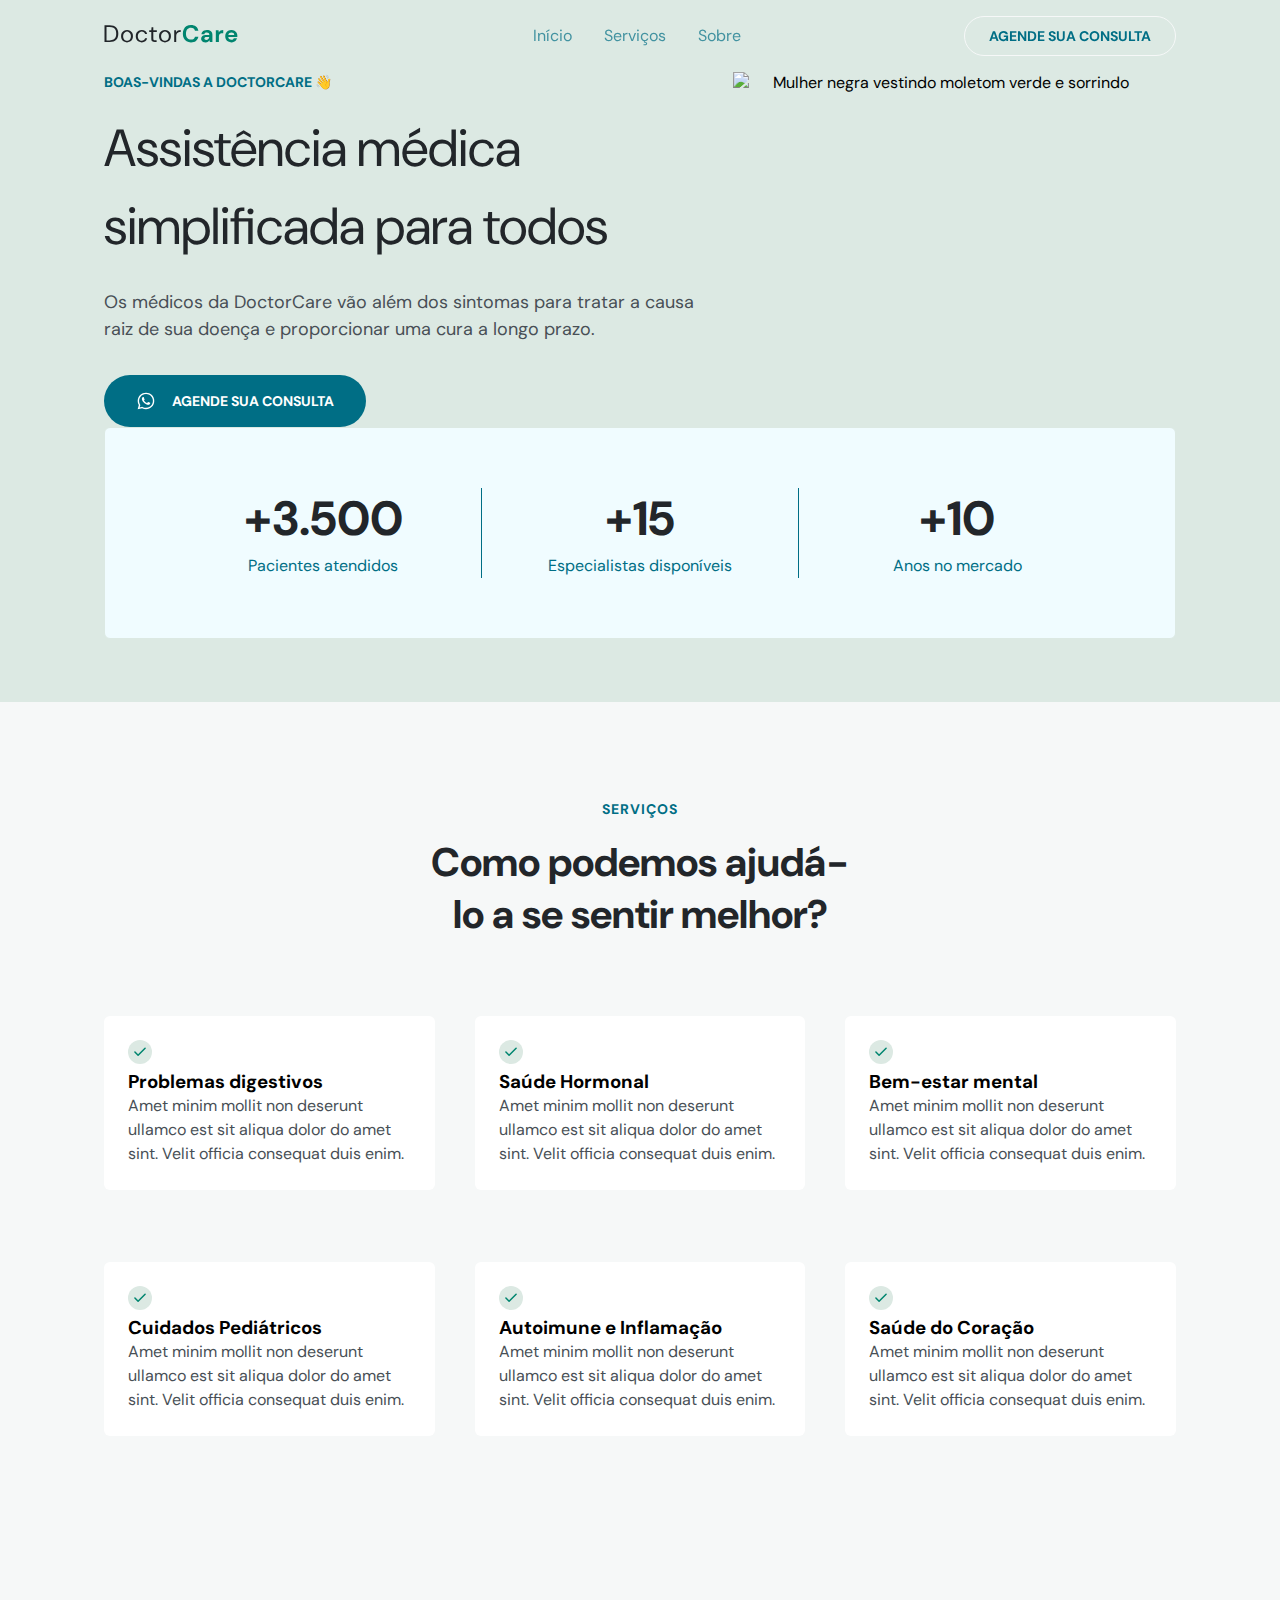
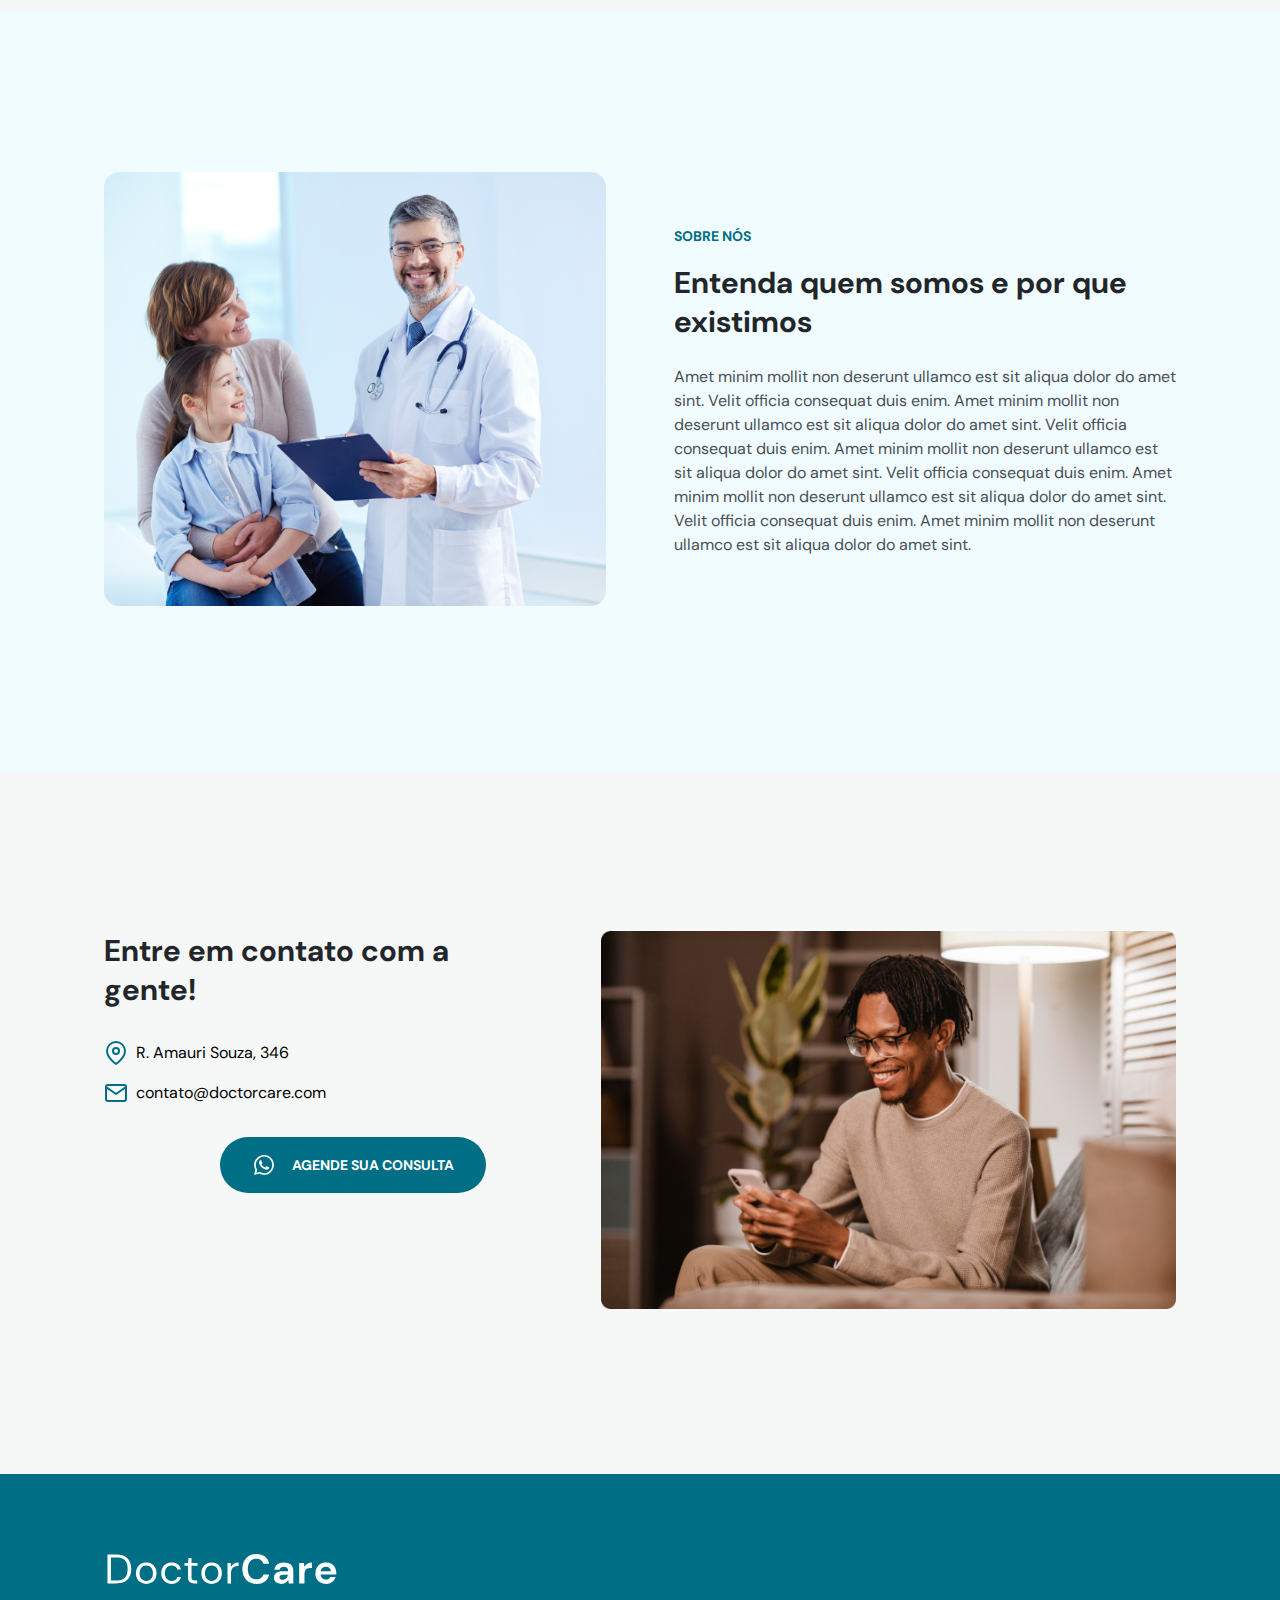
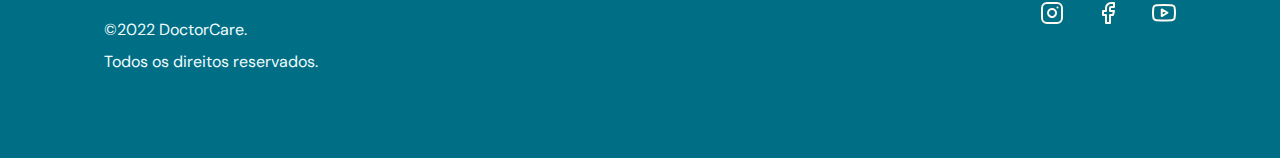
==== commit 282c12f6: "Commit" ====
--- a/index.html
+++ b/index.html
@@ -18,7 +18,7 @@
       <div class="wrapper">
         <a class="logo" href="#home">
           <svg
-            width="133"
+            width="134"
             height="18"
             viewBox="0 0 133 18"
             fill="none"
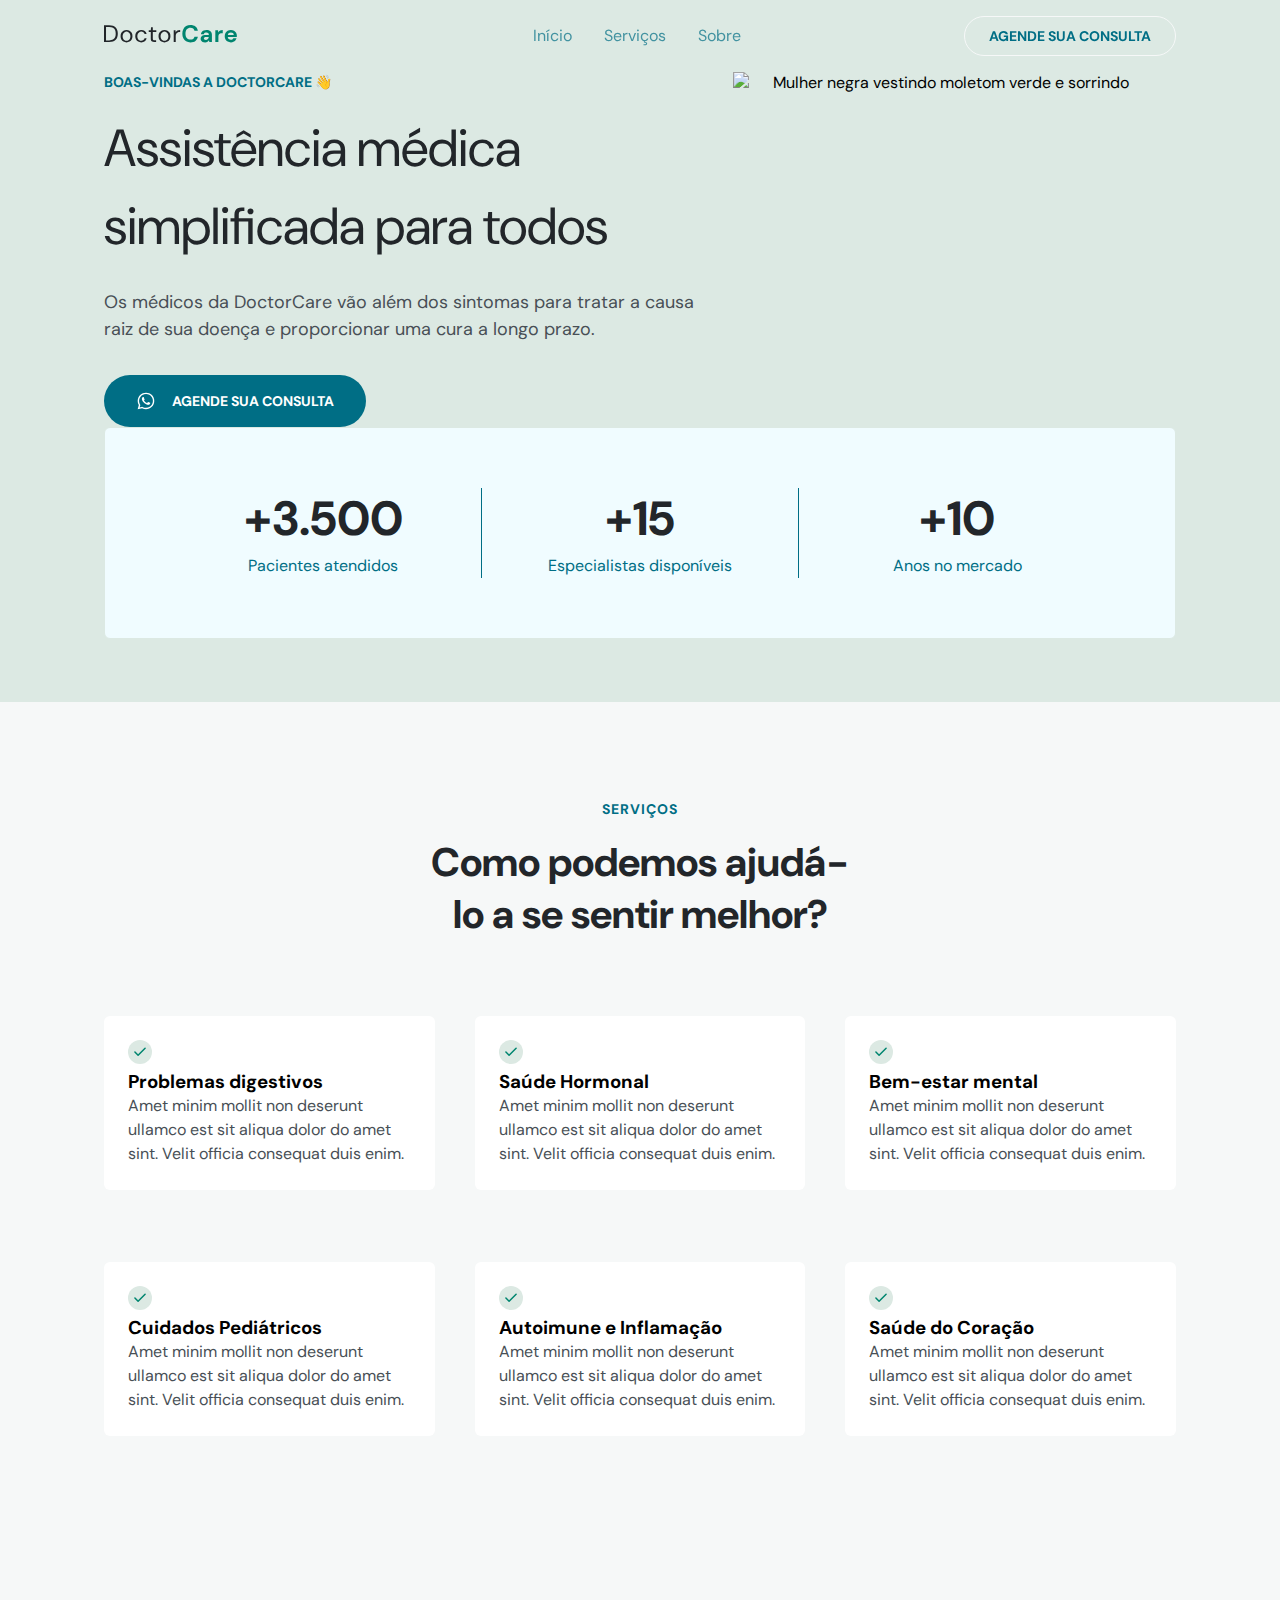
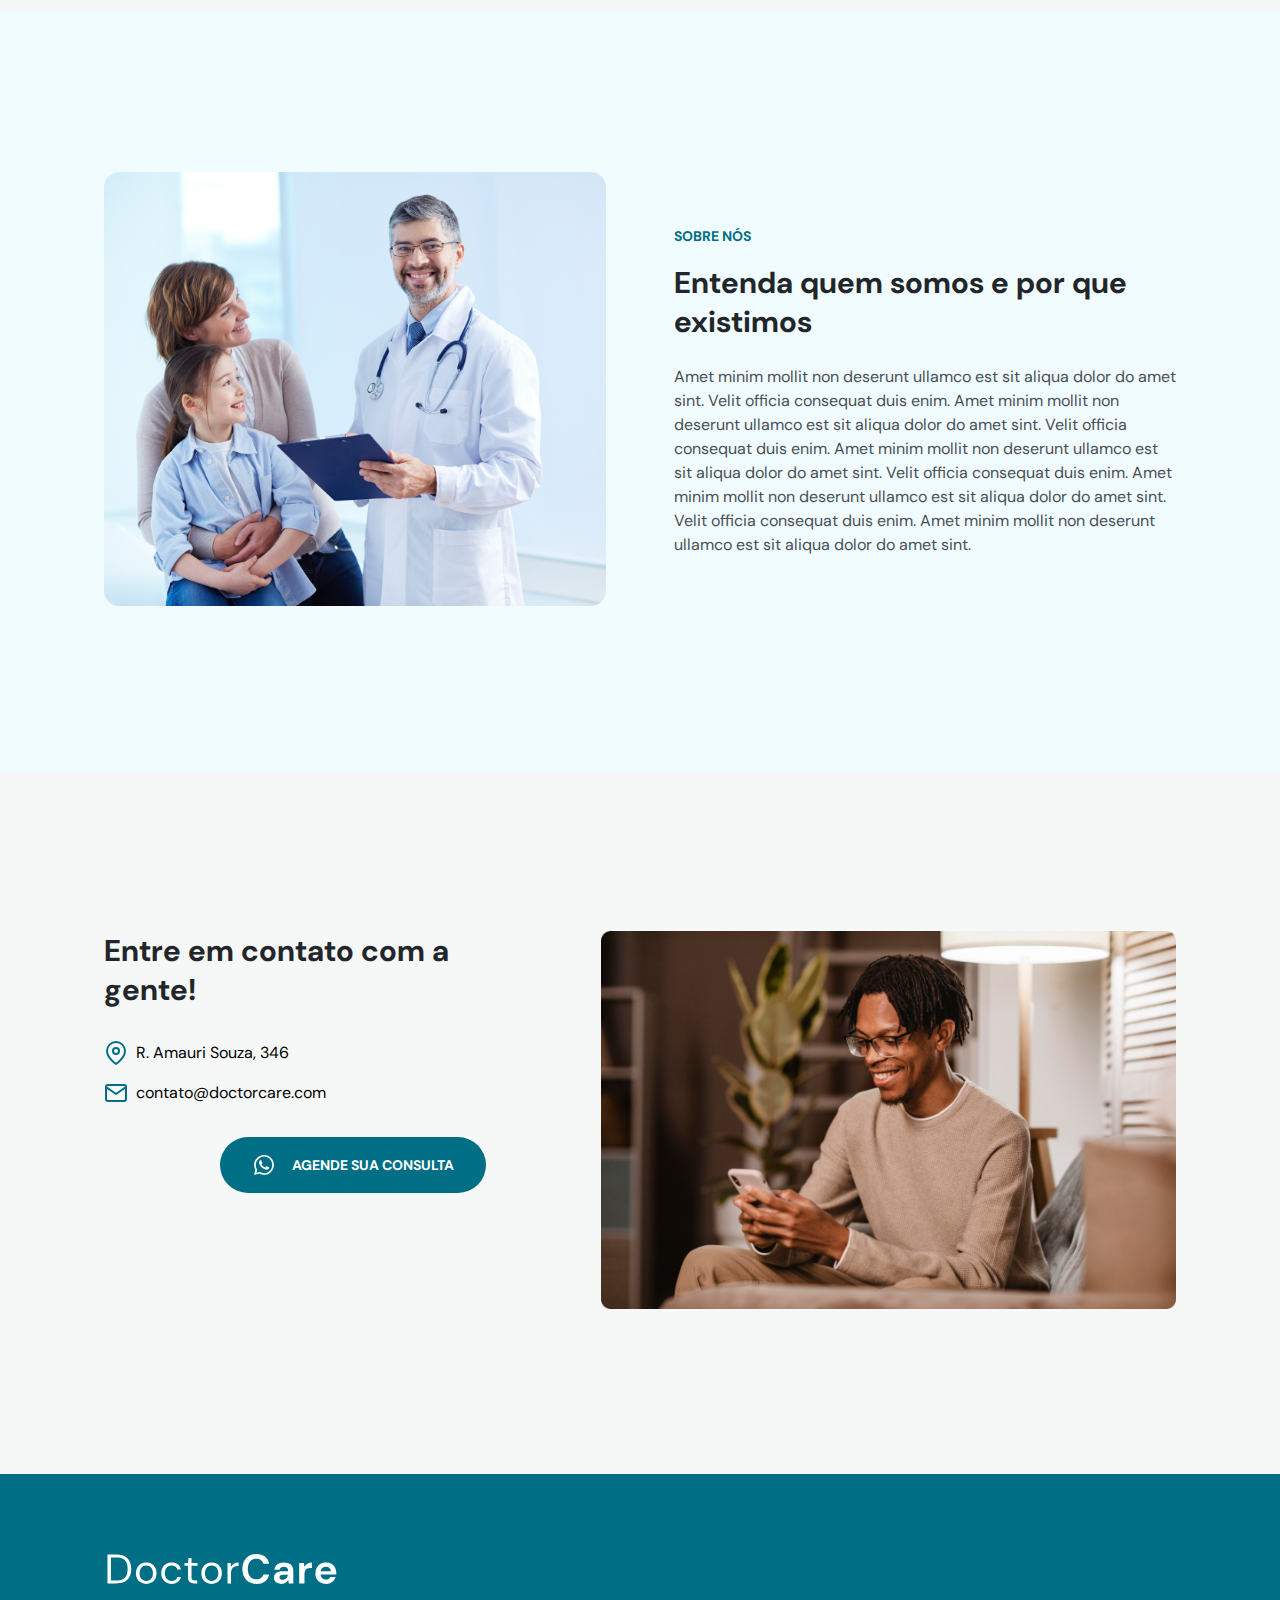
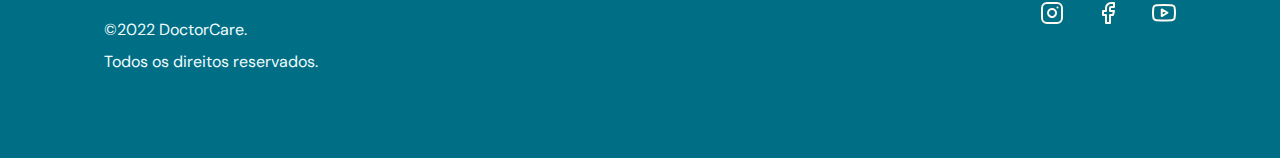
==== commit d2355dfe: "Commit SVG" ====
--- a/index.html
+++ b/index.html
@@ -18,7 +18,7 @@
       <div class="wrapper">
         <a class="logo" href="#home">
           <svg
-            width="134"
+            width="133"
             height="18"
             viewBox="0 0 133 18"
             fill="none"
